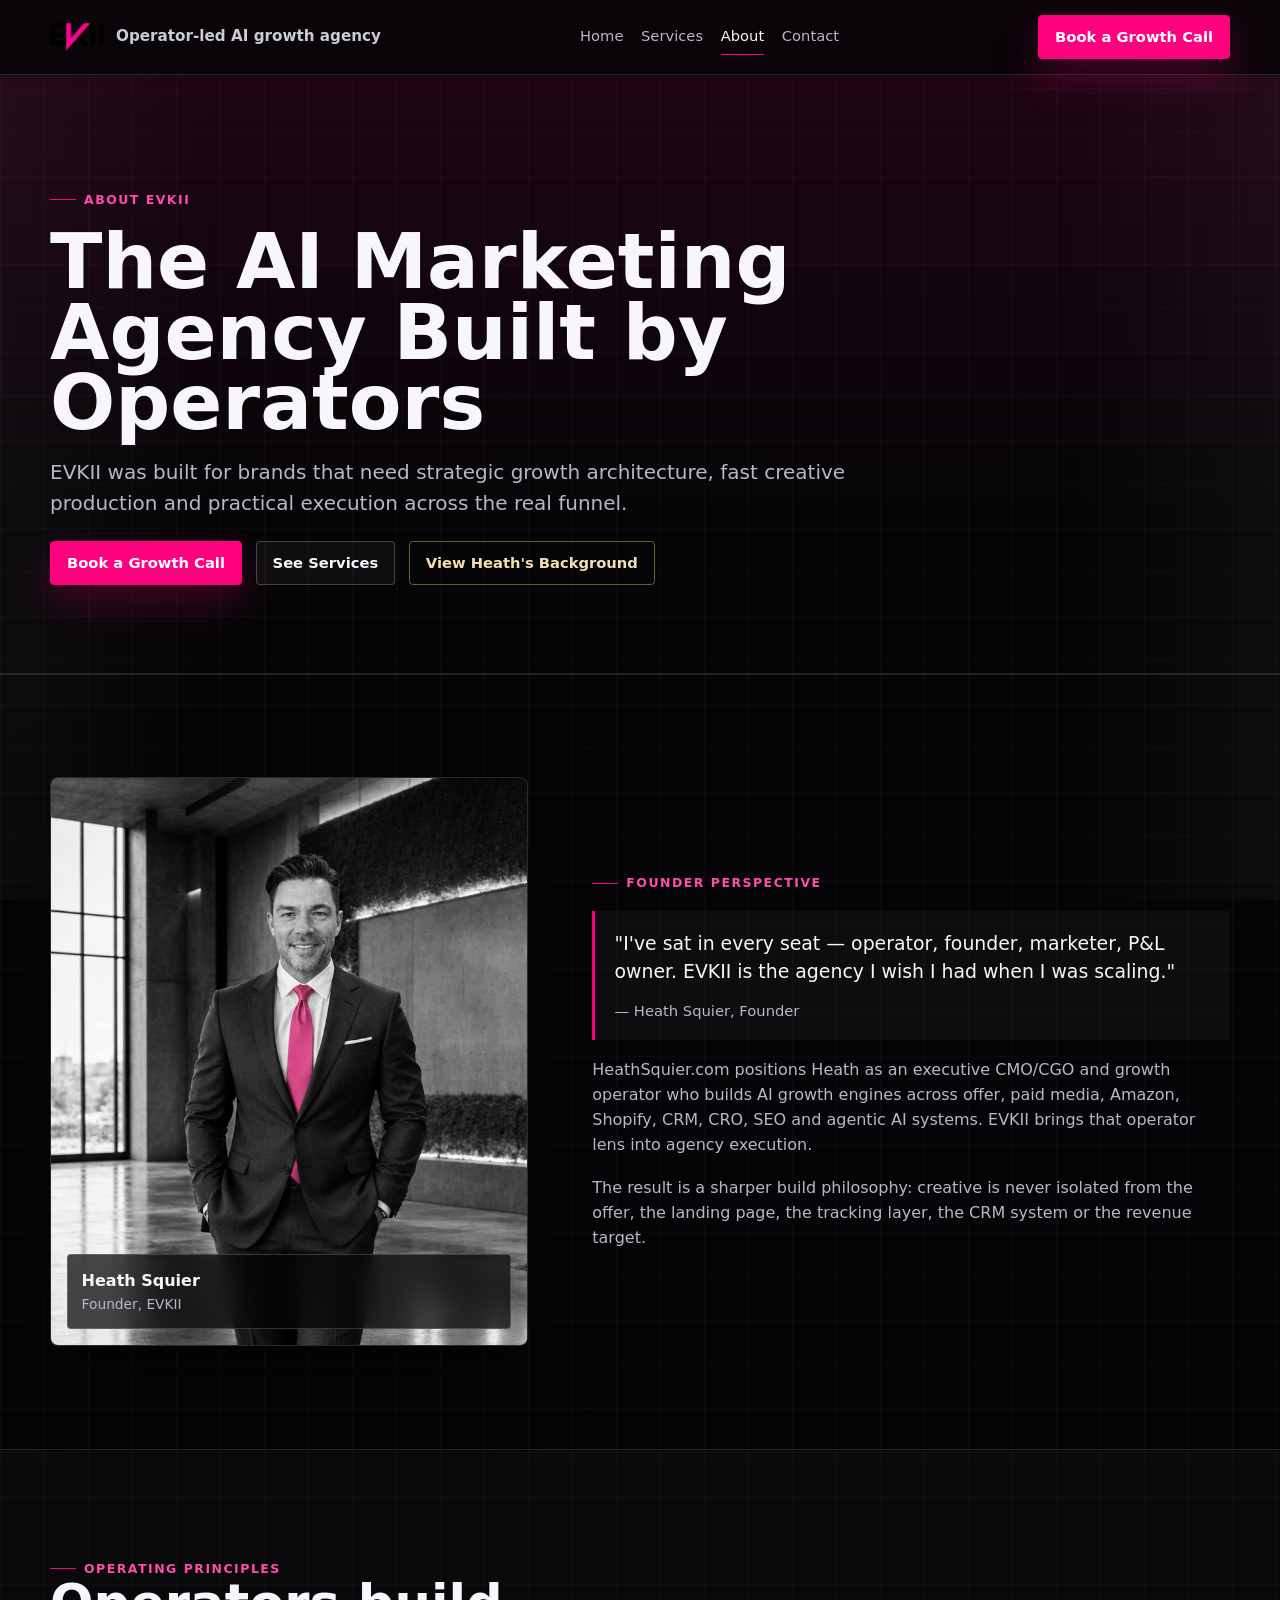
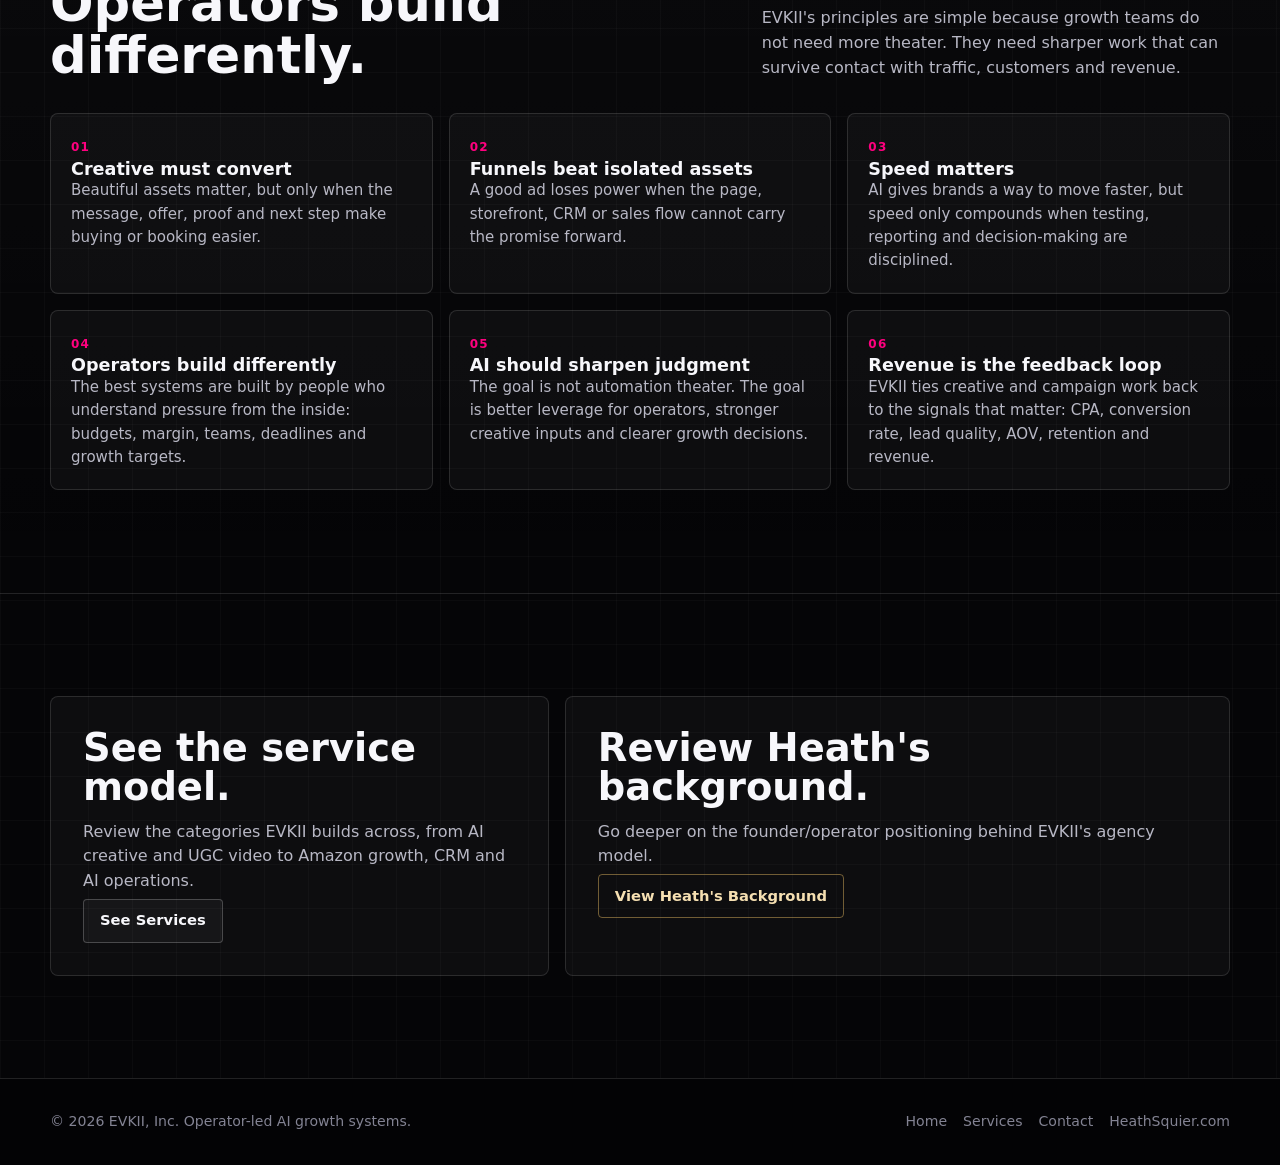
==== about/index.html @ bd175bf2 "Build EVKII GitHub Pages site" ====
<!doctype html>
<html lang="en">
  <head>
    <meta charset="utf-8">
    <meta name="viewport" content="width=device-width, initial-scale=1">
    <title>About EVKII | Operator-Led AI Marketing Agency</title>
    <meta name="description" content="EVKII is an operator-led AI marketing agency helping DTC and eCommerce brands turn creative, websites, funnels, CRM, and automation into growth systems.">
    <link rel="canonical" href="https://www.evkii.com/about/">
    <meta property="og:type" content="website">
    <meta property="og:title" content="About EVKII | Operator-Led AI Marketing Agency">
    <meta property="og:description" content="EVKII is an operator-led AI marketing agency helping DTC and eCommerce brands turn creative, websites, funnels, CRM, and automation into growth systems.">
    <meta property="og:url" content="https://www.evkii.com/about/">
    <meta property="og:image" content="https://www.evkii.com/assets/heath-squier-founder.png">
    <meta name="twitter:card" content="summary_large_image">
    <link rel="icon" href="/assets/evkii-icon.png" type="image/png">
    <link rel="stylesheet" href="/assets/site.css">
    <script type="application/ld+json">
      {
        "@context": "https://schema.org",
        "@graph": [
          {
            "@type": "Organization",
            "@id": "https://www.evkii.com/#organization",
            "name": "EVKII",
            "url": "https://www.evkii.com/",
            "logo": "https://www.evkii.com/assets/evkii-logo.png",
            "founder": { "@id": "https://www.evkii.com/#heath-squier" }
          },
          {
            "@type": "Person",
            "@id": "https://www.evkii.com/#heath-squier",
            "name": "Heath Squier",
            "url": "https://heathsquier.com/",
            "image": "https://www.evkii.com/assets/heath-squier-founder.png",
            "jobTitle": "Founder, CMO/CGO and Growth Operator",
            "worksFor": { "@id": "https://www.evkii.com/#organization" },
            "knowsAbout": ["Paid media", "Shopify", "Amazon", "CRM", "CRO", "SEO", "AI-enabled marketing systems", "Lead generation"]
          }
        ]
      }
    </script>
  </head>
  <body>
    <a class="skip-link" href="#main">Skip to content</a>
    <header class="site-header">
      <nav class="nav" aria-label="Main navigation">
        <a class="brand" href="/" aria-label="EVKII home">
          <img src="/assets/evkii-icon.png" alt="EVKII">
          <span>Operator-led AI growth agency</span>
        </a>
        <button class="menu-toggle" type="button" data-menu-toggle aria-expanded="false" aria-controls="nav-links" aria-label="Open menu">
          <span></span><span></span><span></span>
        </button>
        <div class="nav-links" id="nav-links" data-nav-links>
          <a href="/">Home</a>
          <a href="/services/">Services</a>
          <a href="/about/" aria-current="page">About</a>
          <a href="/contact/">Contact</a>
        </div>
        <div class="nav-actions">
          <a class="button primary" href="/contact/">Book a Growth Call</a>
        </div>
      </nav>
    </header>

    <main id="main">
      <section class="page-hero">
        <div class="page-hero-inner">
          <span class="eyebrow">About EVKII</span>
          <h1>The AI Marketing Agency Built by Operators</h1>
          <p class="lead">EVKII was built for brands that need strategic growth architecture, fast creative production and practical execution across the real funnel.</p>
          <div class="cta-row">
            <a class="button primary" href="/contact/">Book a Growth Call</a>
            <a class="button secondary" href="/services/">See Services</a>
            <a class="button tertiary" href="https://heathsquier.com/">View Heath's Background</a>
          </div>
        </div>
      </section>

      <section class="section">
        <div class="section-inner split">
          <div class="founder-media">
            <img src="/assets/heath-squier-founder.png" alt="Heath Squier, founder of EVKII">
            <div class="media-caption">
              <strong>Heath Squier</strong>
              <span>Founder, EVKII</span>
            </div>
          </div>
          <div class="split-copy">
            <span class="eyebrow">Founder perspective</span>
            <blockquote class="quote">
              "I've sat in every seat &mdash; operator, founder, marketer, P&amp;L owner. EVKII is the agency I wish I had when I was scaling."
              <cite>&mdash; Heath Squier, Founder</cite>
            </blockquote>
            <p>HeathSquier.com positions Heath as an executive CMO/CGO and growth operator who builds AI growth engines across offer, paid media, Amazon, Shopify, CRM, CRO, SEO and agentic AI systems. EVKII brings that operator lens into agency execution.</p>
            <p>The result is a sharper build philosophy: creative is never isolated from the offer, the landing page, the tracking layer, the CRM system or the revenue target.</p>
          </div>
        </div>
      </section>

      <section class="section alt">
        <div class="section-inner">
          <div class="section-head">
            <div>
              <span class="eyebrow">Operating principles</span>
              <h2>Operators build differently.</h2>
            </div>
            <p>EVKII's principles are simple because growth teams do not need more theater. They need sharper work that can survive contact with traffic, customers and revenue.</p>
          </div>
          <div class="principles-grid">
            <article class="principle-card">
              <span class="index">01</span>
              <h3>Creative must convert</h3>
              <p>Beautiful assets matter, but only when the message, offer, proof and next step make buying or booking easier.</p>
            </article>
            <article class="principle-card">
              <span class="index">02</span>
              <h3>Funnels beat isolated assets</h3>
              <p>A good ad loses power when the page, storefront, CRM or sales flow cannot carry the promise forward.</p>
            </article>
            <article class="principle-card">
              <span class="index">03</span>
              <h3>Speed matters</h3>
              <p>AI gives brands a way to move faster, but speed only compounds when testing, reporting and decision-making are disciplined.</p>
            </article>
            <article class="principle-card">
              <span class="index">04</span>
              <h3>Operators build differently</h3>
              <p>The best systems are built by people who understand pressure from the inside: budgets, margin, teams, deadlines and growth targets.</p>
            </article>
            <article class="principle-card">
              <span class="index">05</span>
              <h3>AI should sharpen judgment</h3>
              <p>The goal is not automation theater. The goal is better leverage for operators, stronger creative inputs and clearer growth decisions.</p>
            </article>
            <article class="principle-card">
              <span class="index">06</span>
              <h3>Revenue is the feedback loop</h3>
              <p>EVKII ties creative and campaign work back to the signals that matter: CPA, conversion rate, lead quality, AOV, retention and revenue.</p>
            </article>
          </div>
        </div>
      </section>

      <section class="section">
        <div class="section-inner contact-layout">
          <div class="contact-panel">
            <h2>See the service model.</h2>
            <p>Review the categories EVKII builds across, from AI creative and UGC video to Amazon growth, CRM and AI operations.</p>
            <div class="cta-row">
              <a class="button secondary" href="/services/">See Services</a>
            </div>
          </div>
          <div class="contact-panel">
            <h2>Review Heath's background.</h2>
            <p>Go deeper on the founder/operator positioning behind EVKII's agency model.</p>
            <div class="cta-row">
              <a class="button tertiary" href="https://heathsquier.com/">View Heath's Background</a>
            </div>
          </div>
        </div>
      </section>
    </main>

    <footer class="site-footer">
      <div class="footer-inner">
        <p>&copy; <span data-year></span> EVKII, Inc. Operator-led AI growth systems.</p>
        <div class="footer-links">
          <a href="/">Home</a>
          <a href="/services/">Services</a>
          <a href="/contact/">Contact</a>
          <a href="https://heathsquier.com/">HeathSquier.com</a>
        </div>
      </div>
    </footer>
    <script src="/assets/site.js"></script>
  </body>
</html>
---- assets/site.css ----
:root {
  color-scheme: dark;
  --bg: #050507;
  --bg-2: #0b0b10;
  --panel: #111119;
  --panel-2: #171720;
  --line: rgba(255, 255, 255, 0.12);
  --line-strong: rgba(255, 255, 255, 0.22);
  --text: #f7f7fb;
  --muted: #b8b8c5;
  --soft: #838393;
  --pink: #ff007f;
  --pink-2: #ff4cad;
  --steel: #c8ccd4;
  --gold: #d5ad5d;
  --success: #3ddc97;
  --shadow: 0 24px 80px rgba(0, 0, 0, 0.42);
  --max: 1180px;
  --radius: 8px;
}

* {
  box-sizing: border-box;
}

html {
  scroll-behavior: smooth;
}

body {
  margin: 0;
  background:
    linear-gradient(rgba(255, 255, 255, 0.025) 1px, transparent 1px),
    linear-gradient(90deg, rgba(255, 255, 255, 0.025) 1px, transparent 1px),
    linear-gradient(180deg, rgba(255, 0, 127, 0.12), transparent 32rem),
    var(--bg);
  background-size: 44px 44px, 44px 44px, auto, auto;
  color: var(--text);
  font-family: Inter, ui-sans-serif, system-ui, -apple-system, BlinkMacSystemFont, "Segoe UI", sans-serif;
  line-height: 1.55;
}

body::before {
  content: "";
  position: fixed;
  inset: 0;
  pointer-events: none;
  background: linear-gradient(90deg, rgba(255, 255, 255, 0.03), transparent 18%, transparent 82%, rgba(255, 255, 255, 0.03));
  z-index: -1;
}

img {
  display: block;
  max-width: 100%;
}

a {
  color: inherit;
  text-decoration: none;
}

p {
  margin: 0;
}

.skip-link {
  position: absolute;
  left: 1rem;
  top: -5rem;
  z-index: 100;
  background: var(--text);
  color: #050507;
  padding: 0.7rem 1rem;
  border-radius: 4px;
}

.skip-link:focus {
  top: 1rem;
}

.site-header {
  position: sticky;
  top: 0;
  z-index: 20;
  border-bottom: 1px solid var(--line);
  background: rgba(5, 5, 7, 0.82);
  backdrop-filter: blur(18px);
}

.nav {
  width: min(100% - 2rem, var(--max));
  min-height: 74px;
  margin: 0 auto;
  display: flex;
  align-items: center;
  justify-content: space-between;
  gap: 1rem;
}

.brand {
  display: inline-flex;
  align-items: center;
  gap: 0.75rem;
  font-weight: 800;
  letter-spacing: 0;
}

.brand img {
  width: 54px;
  height: auto;
}

.brand span {
  font-size: 0.95rem;
  color: var(--steel);
}

.nav-links {
  display: flex;
  align-items: center;
  gap: 1.1rem;
  color: var(--muted);
  font-size: 0.92rem;
}

.nav-links a {
  padding: 0.35rem 0;
  border-bottom: 1px solid transparent;
}

.nav-links a:hover,
.nav-links a[aria-current="page"] {
  color: var(--text);
  border-bottom-color: var(--pink);
}

.nav-actions {
  display: flex;
  align-items: center;
  gap: 0.75rem;
}

.menu-toggle {
  display: none;
  width: 42px;
  height: 42px;
  border: 1px solid var(--line);
  border-radius: 4px;
  background: transparent;
  color: var(--text);
  cursor: pointer;
}

.menu-toggle span {
  display: block;
  width: 18px;
  height: 2px;
  margin: 4px auto;
  background: currentColor;
}

.button {
  display: inline-flex;
  min-height: 44px;
  align-items: center;
  justify-content: center;
  gap: 0.55rem;
  border: 1px solid var(--line-strong);
  border-radius: 4px;
  padding: 0.75rem 1rem;
  color: var(--text);
  font-weight: 800;
  font-size: 0.92rem;
  line-height: 1;
  transition: transform 180ms ease, border-color 180ms ease, background 180ms ease;
}

.button:hover {
  transform: translateY(-1px);
  border-color: rgba(255, 255, 255, 0.42);
}

.button.primary {
  border-color: var(--pink);
  background: var(--pink);
  color: #fff;
  box-shadow: 0 16px 42px rgba(255, 0, 127, 0.26);
}

.button.secondary {
  background: rgba(255, 255, 255, 0.04);
}

.button.tertiary {
  border-color: rgba(213, 173, 93, 0.5);
  color: #f5dfb1;
}

.eyebrow {
  display: inline-flex;
  align-items: center;
  gap: 0.5rem;
  color: var(--pink-2);
  font-size: 0.78rem;
  font-weight: 900;
  letter-spacing: 0.12em;
  text-transform: uppercase;
}

.eyebrow::before {
  content: "";
  width: 26px;
  height: 1px;
  background: var(--pink);
}

.hero {
  width: min(100% - 2rem, var(--max));
  min-height: calc(100vh - 74px);
  margin: 0 auto;
  display: grid;
  grid-template-columns: minmax(0, 1.04fr) minmax(320px, 0.76fr);
  align-items: center;
  gap: clamp(2rem, 6vw, 5rem);
  padding: 4.5rem 0 3rem;
}

.hero-copy {
  display: grid;
  gap: 1.4rem;
}

.hero h1,
.page-hero h1 {
  margin: 0;
  max-width: 930px;
  font-size: clamp(3rem, 7vw, 6.7rem);
  line-height: 0.92;
  letter-spacing: 0;
}

.page-hero h1 {
  font-size: clamp(2.8rem, 6vw, 5.7rem);
}

.text-gradient {
  color: var(--pink);
}

.lead {
  max-width: 760px;
  color: var(--muted);
  font-size: clamp(1.05rem, 2vw, 1.25rem);
}

.cta-row {
  display: flex;
  flex-wrap: wrap;
  gap: 0.85rem;
  margin-top: 0.3rem;
}

.signal-row {
  display: grid;
  grid-template-columns: repeat(3, minmax(0, 1fr));
  gap: 0.8rem;
  margin-top: 1.2rem;
  max-width: 780px;
}

.signal {
  border: 1px solid var(--line);
  border-radius: var(--radius);
  background: rgba(255, 255, 255, 0.035);
  padding: 1rem;
}

.signal strong {
  display: block;
  color: var(--text);
  font-size: 0.92rem;
}

.signal span {
  display: block;
  margin-top: 0.35rem;
  color: var(--soft);
  font-size: 0.82rem;
}

.hero-visual {
  position: relative;
  align-self: stretch;
  min-height: 580px;
  display: grid;
  place-items: center;
}

.hero-logo-panel {
  position: absolute;
  inset: 4% 2% auto auto;
  width: min(88%, 520px);
  border: 1px solid var(--line);
  border-radius: var(--radius);
  background: linear-gradient(145deg, rgba(255, 255, 255, 0.08), rgba(255, 255, 255, 0.015));
  box-shadow: var(--shadow);
  padding: 2.5rem 2rem;
}

.hero-logo-panel img {
  width: 100%;
  filter: drop-shadow(0 20px 38px rgba(255, 0, 127, 0.16));
}

.system-map {
  position: absolute;
  left: 0;
  bottom: 8%;
  width: min(92%, 460px);
  border: 1px solid rgba(255, 0, 127, 0.32);
  border-radius: var(--radius);
  background: rgba(5, 5, 7, 0.88);
  box-shadow: var(--shadow);
  padding: 1rem;
}

.system-map h2 {
  margin: 0 0 0.8rem;
  font-size: 0.8rem;
  color: var(--pink-2);
  text-transform: uppercase;
  letter-spacing: 0.12em;
}

.flow {
  display: grid;
  gap: 0.55rem;
}

.flow span {
  display: flex;
  align-items: center;
  justify-content: space-between;
  min-height: 42px;
  border: 1px solid var(--line);
  border-radius: 4px;
  padding: 0.55rem 0.7rem;
  color: var(--muted);
  font-size: 0.88rem;
}

.flow span::after {
  content: ">";
  color: var(--pink);
  font-weight: 900;
}

.section {
  border-top: 1px solid var(--line);
  padding: clamp(4rem, 8vw, 7rem) 0;
}

.section.alt {
  background: linear-gradient(180deg, rgba(255, 255, 255, 0.025), rgba(255, 255, 255, 0));
}

.section-inner,
.page-hero-inner {
  width: min(100% - 2rem, var(--max));
  margin: 0 auto;
}

.section-head {
  display: grid;
  grid-template-columns: minmax(0, 0.9fr) minmax(280px, 0.62fr);
  gap: 2rem;
  align-items: end;
  margin-bottom: 2rem;
}

.section-head h2,
.split-copy h2,
.contact-panel h2 {
  margin: 0;
  font-size: clamp(2rem, 4vw, 4rem);
  line-height: 1;
  letter-spacing: 0;
}

.section-head p,
.split-copy p {
  color: var(--muted);
}

.service-grid,
.category-grid,
.principles-grid {
  display: grid;
  grid-template-columns: repeat(3, minmax(0, 1fr));
  gap: 1rem;
}

.service-card,
.category-card,
.principle-card,
.metric-card {
  border: 1px solid var(--line);
  border-radius: var(--radius);
  background: rgba(255, 255, 255, 0.035);
  padding: 1.25rem;
}

.service-card {
  min-height: 250px;
  display: grid;
  grid-template-rows: auto auto 1fr auto;
  gap: 0.75rem;
}

.index {
  color: var(--pink);
  font-size: 0.75rem;
  font-weight: 900;
  letter-spacing: 0.1em;
  text-transform: uppercase;
}

.service-card h3,
.category-card h2,
.category-card h3,
.principle-card h3,
.metric-card h3 {
  margin: 0;
  font-size: 1.1rem;
  line-height: 1.18;
}

.service-card p,
.category-card p,
.principle-card p,
.metric-card p {
  color: var(--muted);
  font-size: 0.94rem;
}

.category-card h2 {
  font-size: clamp(1.35rem, 2.2vw, 2rem);
}

.tag-list {
  display: flex;
  flex-wrap: wrap;
  gap: 0.45rem;
  align-self: end;
}

.tag-list span {
  border: 1px solid var(--line);
  border-radius: 999px;
  padding: 0.3rem 0.5rem;
  color: var(--soft);
  font-size: 0.75rem;
}

.split {
  display: grid;
  grid-template-columns: minmax(0, 0.75fr) minmax(0, 1fr);
  gap: clamp(2rem, 6vw, 4rem);
  align-items: center;
}

.founder-media {
  position: relative;
  border: 1px solid var(--line);
  border-radius: var(--radius);
  overflow: hidden;
  background: #0b0b0f;
  box-shadow: var(--shadow);
}

.founder-media img {
  width: 100%;
  aspect-ratio: 0.84;
  object-fit: cover;
}

.media-caption {
  position: absolute;
  left: 1rem;
  right: 1rem;
  bottom: 1rem;
  border: 1px solid rgba(255, 255, 255, 0.18);
  border-radius: 4px;
  background: rgba(5, 5, 7, 0.72);
  backdrop-filter: blur(12px);
  padding: 0.85rem;
}

.media-caption strong {
  display: block;
}

.media-caption span {
  display: block;
  color: var(--muted);
  font-size: 0.86rem;
}

.split-copy {
  display: grid;
  gap: 1.15rem;
}

.operator-list {
  display: grid;
  grid-template-columns: repeat(2, minmax(0, 1fr));
  gap: 0.8rem;
  margin-top: 0.4rem;
}

.operator-list span {
  border-left: 2px solid var(--pink);
  background: rgba(255, 255, 255, 0.035);
  padding: 0.75rem 0.9rem;
  color: var(--steel);
  font-weight: 800;
  font-size: 0.92rem;
}

.quote {
  margin: 0;
  border-left: 3px solid var(--pink);
  background: rgba(255, 255, 255, 0.035);
  padding: 1.2rem;
  color: var(--text);
  font-size: 1.18rem;
  line-height: 1.45;
}

.quote cite {
  display: block;
  margin-top: 0.9rem;
  color: var(--muted);
  font-size: 0.92rem;
  font-style: normal;
}

.process {
  display: grid;
  grid-template-columns: repeat(4, minmax(0, 1fr));
  gap: 1px;
  border: 1px solid var(--line);
  background: var(--line);
}

.process-step {
  background: var(--bg-2);
  padding: 1.25rem;
}

.process-step strong {
  display: block;
  color: var(--pink);
  font-size: 0.75rem;
  letter-spacing: 0.12em;
  text-transform: uppercase;
}

.process-step h3 {
  margin: 0.7rem 0 0.5rem;
  font-size: 1rem;
}

.process-step p {
  color: var(--muted);
  font-size: 0.9rem;
}

.page-hero {
  border-bottom: 1px solid var(--line);
  padding: clamp(4.5rem, 9vw, 7.5rem) 0 clamp(3rem, 7vw, 5.5rem);
}

.page-hero-inner {
  display: grid;
  gap: 1.1rem;
}

.page-hero .lead {
  max-width: 850px;
}

.category-grid {
  grid-template-columns: repeat(2, minmax(0, 1fr));
}

.category-card {
  min-height: 270px;
  display: grid;
  gap: 0.85rem;
}

.category-card ul,
.contact-list {
  margin: 0;
  padding: 0;
  list-style: none;
}

.category-card li,
.contact-list li {
  position: relative;
  padding-left: 1.1rem;
  color: var(--muted);
  font-size: 0.95rem;
}

.category-card li + li,
.contact-list li + li {
  margin-top: 0.45rem;
}

.category-card li::before,
.contact-list li::before {
  content: "";
  position: absolute;
  left: 0;
  top: 0.72em;
  width: 6px;
  height: 6px;
  background: var(--pink);
}

.contact-layout {
  display: grid;
  grid-template-columns: minmax(0, 0.75fr) minmax(0, 1fr);
  gap: 1rem;
}

.contact-panel {
  border: 1px solid var(--line);
  border-radius: var(--radius);
  background: rgba(255, 255, 255, 0.035);
  padding: clamp(1.25rem, 3vw, 2rem);
}

.contact-panel h2 {
  font-size: clamp(1.8rem, 3vw, 3rem);
}

.contact-panel p {
  color: var(--muted);
  margin-top: 0.85rem;
}

.contact-list {
  margin-top: 1.4rem;
}

.contact-methods {
  display: grid;
  gap: 0.8rem;
  margin-top: 1.4rem;
}

.contact-method {
  display: grid;
  gap: 0.25rem;
  border: 1px solid var(--line);
  border-radius: 4px;
  padding: 0.9rem;
}

.contact-method span {
  color: var(--soft);
  font-size: 0.78rem;
  text-transform: uppercase;
  letter-spacing: 0.12em;
}

.contact-method strong {
  color: var(--text);
  font-size: 1rem;
}

.site-footer {
  border-top: 1px solid var(--line);
  background: #030305;
  padding: 2rem 0;
}

.footer-inner {
  width: min(100% - 2rem, var(--max));
  margin: 0 auto;
  display: grid;
  grid-template-columns: 1fr auto;
  gap: 1rem;
  align-items: center;
  color: var(--soft);
  font-size: 0.88rem;
}

.footer-links {
  display: flex;
  flex-wrap: wrap;
  gap: 1rem;
}

.footer-links a:hover {
  color: var(--text);
}

@media (max-width: 960px) {
  .nav {
    min-height: 66px;
  }

  .menu-toggle {
    display: block;
  }

  .nav-links {
    position: absolute;
    left: 1rem;
    right: 1rem;
    top: 74px;
    display: none;
    align-items: stretch;
    flex-direction: column;
    border: 1px solid var(--line);
    border-radius: var(--radius);
    background: rgba(5, 5, 7, 0.96);
    padding: 1rem;
  }

  .nav-links.is-open {
    display: flex;
  }

  .nav-actions .button {
    display: none;
  }

  .hero,
  .section-head,
  .split,
  .contact-layout {
    grid-template-columns: 1fr;
  }

  .hero {
    min-height: auto;
    padding-top: 3.5rem;
  }

  .hero-visual {
    min-height: 520px;
  }

  .service-grid,
  .principles-grid {
    grid-template-columns: repeat(2, minmax(0, 1fr));
  }

  .process {
    grid-template-columns: repeat(2, minmax(0, 1fr));
  }
}

@media (max-width: 680px) {
  body {
    background-size: 34px 34px, 34px 34px, auto, auto;
  }

  .brand span {
    display: none;
  }

  .hero h1,
  .page-hero h1 {
    font-size: clamp(2.65rem, 15vw, 4.5rem);
  }

  .hero-visual {
    min-height: 420px;
  }

  .hero-logo-panel {
    inset: 0 0 auto;
    width: 100%;
  }

  .system-map {
    width: 100%;
    bottom: 0;
  }

  .signal-row,
  .service-grid,
  .category-grid,
  .principles-grid,
  .operator-list,
  .process,
  .footer-inner {
    grid-template-columns: 1fr;
  }

  .cta-row .button {
    width: 100%;
  }

  .section {
    padding: 3.4rem 0;
  }
}
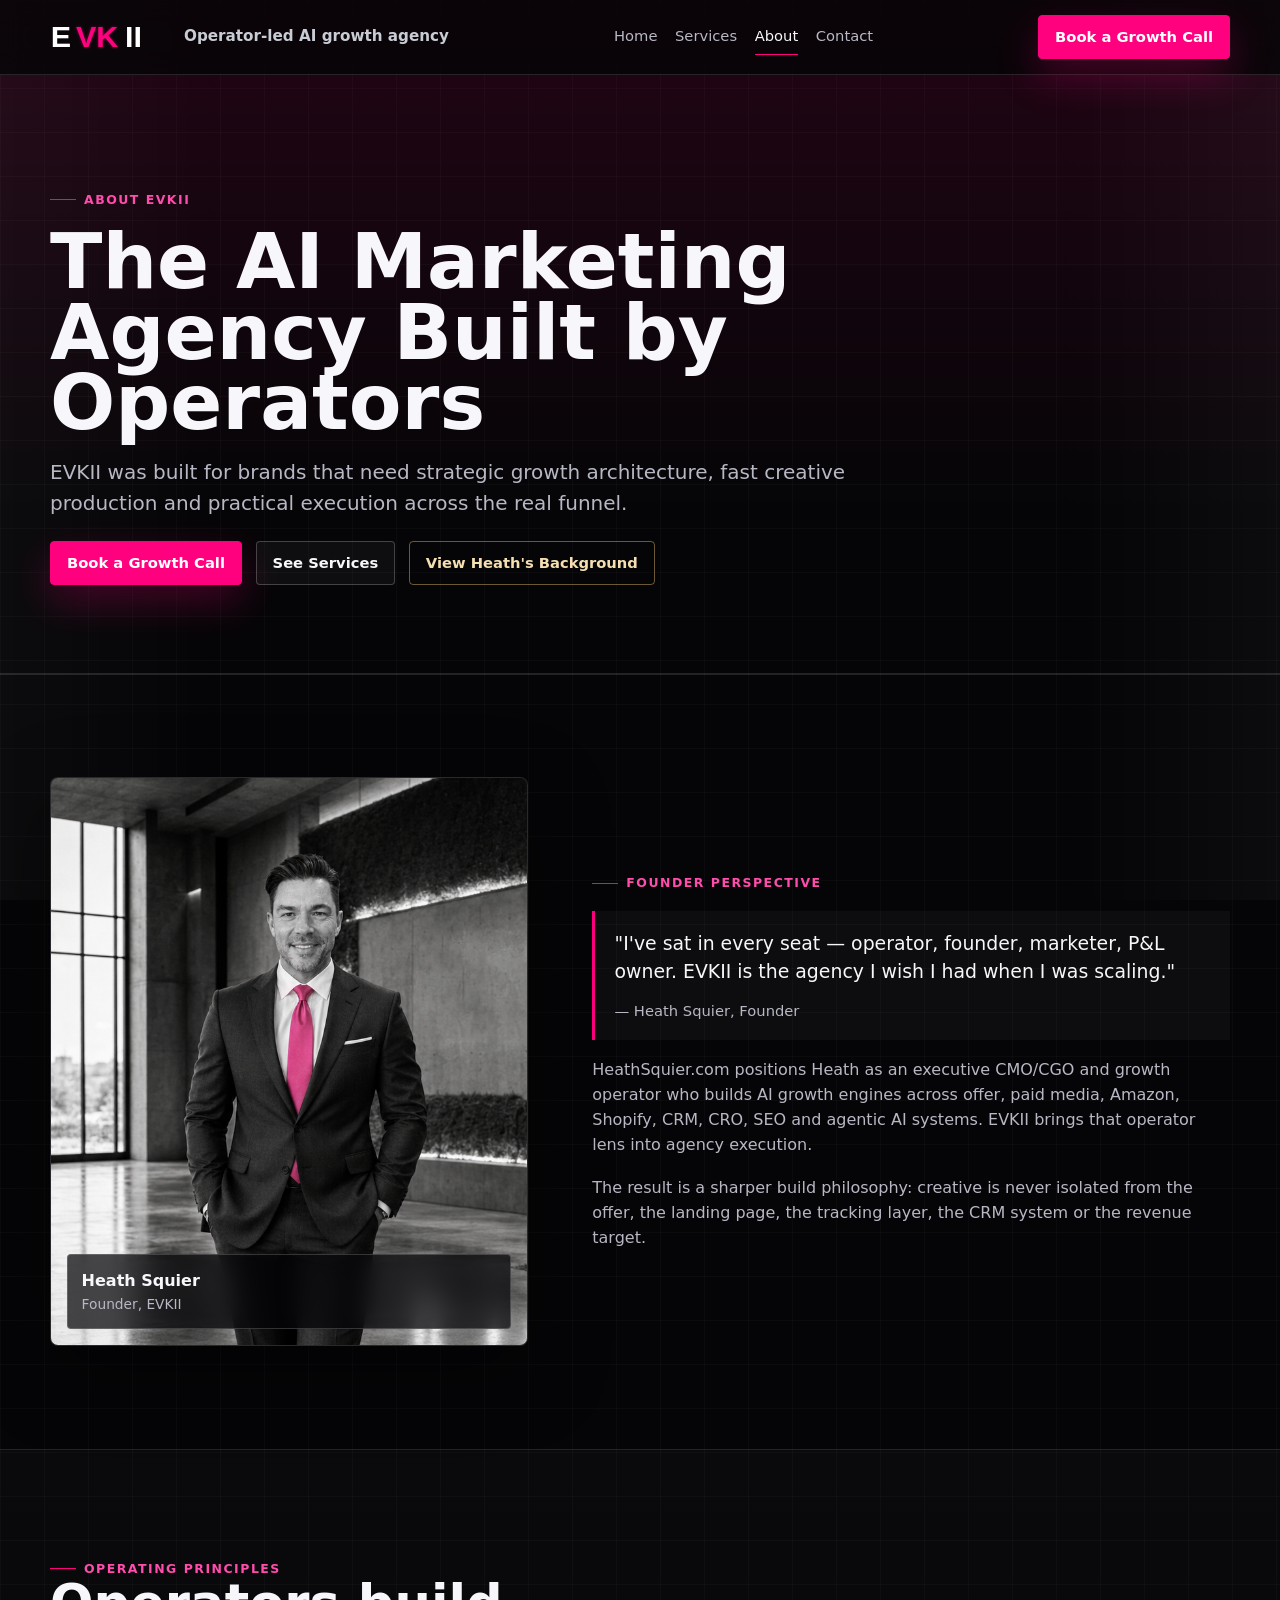
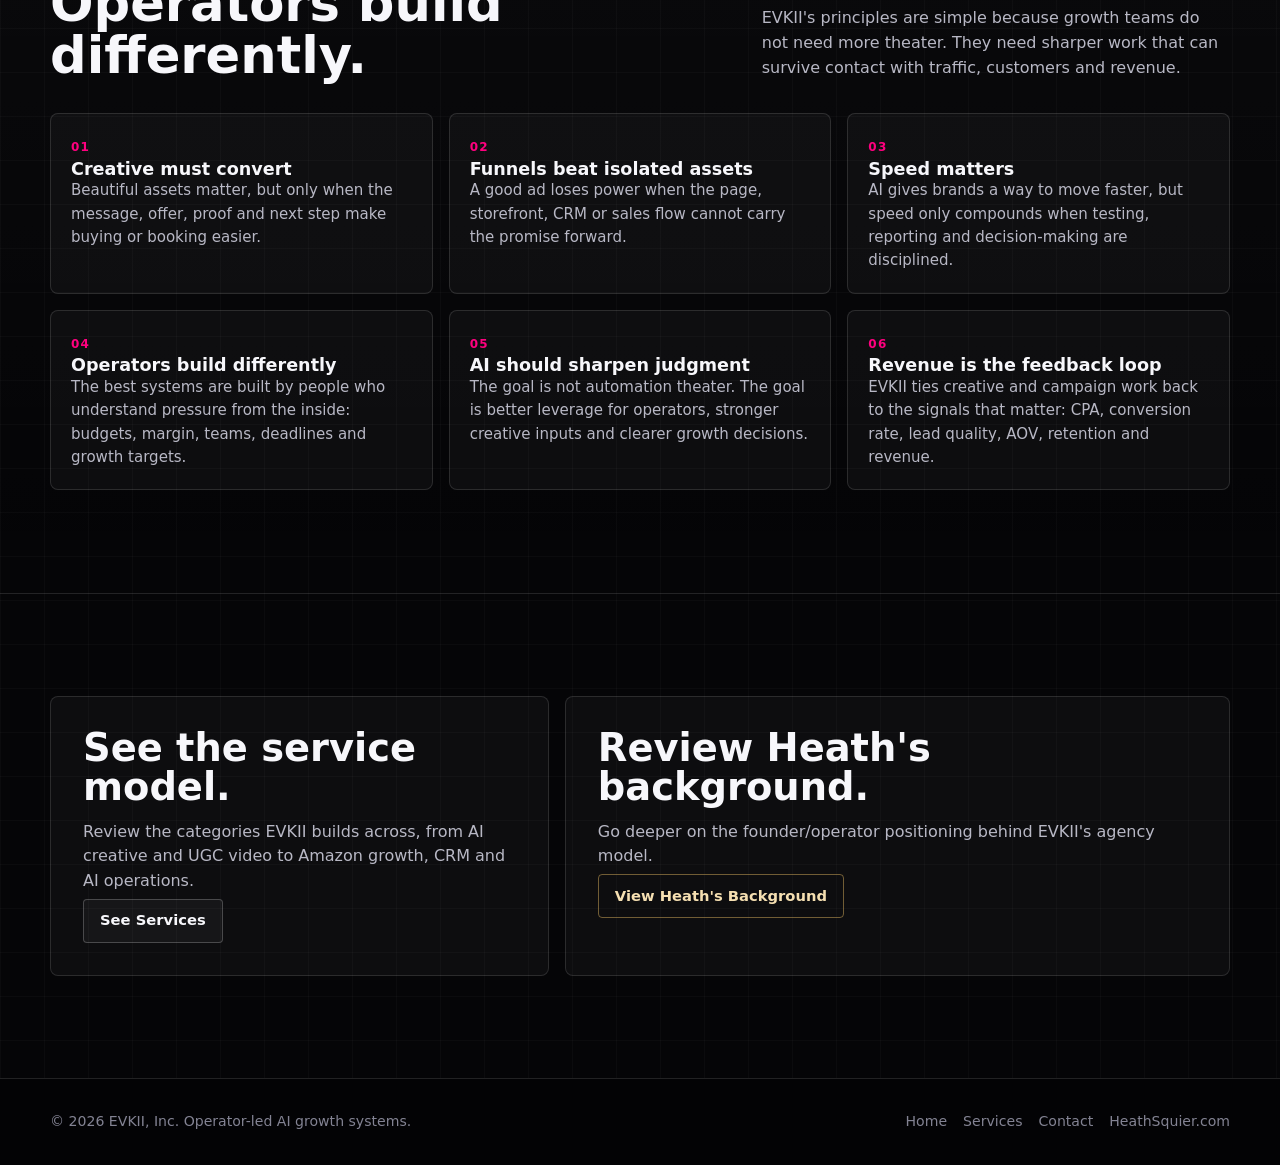
==== commit 42ddfdb3: "Improve top nav logo contrast" ====
--- a/about/index.html
+++ b/about/index.html
@@ -5,12 +5,12 @@
     <meta name="viewport" content="width=device-width, initial-scale=1">
     <title>About EVKII | Operator-Led AI Marketing Agency</title>
     <meta name="description" content="EVKII is an operator-led AI marketing agency helping DTC and eCommerce brands turn creative, websites, funnels, CRM, and automation into growth systems.">
-    <link rel="canonical" href="https://www.evkii.com/about/">
+    <link rel="canonical" href="https://evkiinc.github.io/about/">
     <meta property="og:type" content="website">
     <meta property="og:title" content="About EVKII | Operator-Led AI Marketing Agency">
     <meta property="og:description" content="EVKII is an operator-led AI marketing agency helping DTC and eCommerce brands turn creative, websites, funnels, CRM, and automation into growth systems.">
-    <meta property="og:url" content="https://www.evkii.com/about/">
-    <meta property="og:image" content="https://www.evkii.com/assets/heath-squier-founder.png">
+    <meta property="og:url" content="https://evkiinc.github.io/about/">
+    <meta property="og:image" content="https://evkiinc.github.io/assets/heath-squier-founder.png">
     <meta name="twitter:card" content="summary_large_image">
     <link rel="icon" href="/assets/evkii-icon.png" type="image/png">
     <link rel="stylesheet" href="/assets/site.css">
@@ -20,20 +20,20 @@
         "@graph": [
           {
             "@type": "Organization",
-            "@id": "https://www.evkii.com/#organization",
+            "@id": "https://evkiinc.github.io/#organization",
             "name": "EVKII",
-            "url": "https://www.evkii.com/",
-            "logo": "https://www.evkii.com/assets/evkii-logo.png",
-            "founder": { "@id": "https://www.evkii.com/#heath-squier" }
+            "url": "https://evkiinc.github.io/",
+            "logo": "https://evkiinc.github.io/assets/evkii-logo.png",
+            "founder": { "@id": "https://evkiinc.github.io/#heath-squier" }
           },
           {
             "@type": "Person",
-            "@id": "https://www.evkii.com/#heath-squier",
+            "@id": "https://evkiinc.github.io/#heath-squier",
             "name": "Heath Squier",
             "url": "https://heathsquier.com/",
-            "image": "https://www.evkii.com/assets/heath-squier-founder.png",
+            "image": "https://evkiinc.github.io/assets/heath-squier-founder.png",
             "jobTitle": "Founder, CMO/CGO and Growth Operator",
-            "worksFor": { "@id": "https://www.evkii.com/#organization" },
+            "worksFor": { "@id": "https://evkiinc.github.io/#organization" },
             "knowsAbout": ["Paid media", "Shopify", "Amazon", "CRM", "CRO", "SEO", "AI-enabled marketing systems", "Lead generation"]
           }
         ]
@@ -45,7 +45,7 @@
     <header class="site-header">
       <nav class="nav" aria-label="Main navigation">
         <a class="brand" href="/" aria-label="EVKII home">
-          <img src="/assets/evkii-icon.png" alt="EVKII">
+          <img src="/assets/evkii-nav-logo.svg" alt="EVKII">
           <span>Operator-led AI growth agency</span>
         </a>
         <button class="menu-toggle" type="button" data-menu-toggle aria-expanded="false" aria-controls="nav-links" aria-label="Open menu">
--- a/assets/site.css
+++ b/assets/site.css
@@ -106,8 +106,11 @@
 }
 
 .brand img {
-  width: 54px;
+  display: block;
+  width: 122px;
+  max-height: 42px;
   height: auto;
+  object-fit: contain;
 }
 
 .brand span {
@@ -776,6 +779,11 @@
     display: none;
   }
 
+  .brand img {
+    width: 104px;
+    max-height: 36px;
+  }
+
   .hero h1,
   .page-hero h1 {
     font-size: clamp(2.65rem, 15vw, 4.5rem);
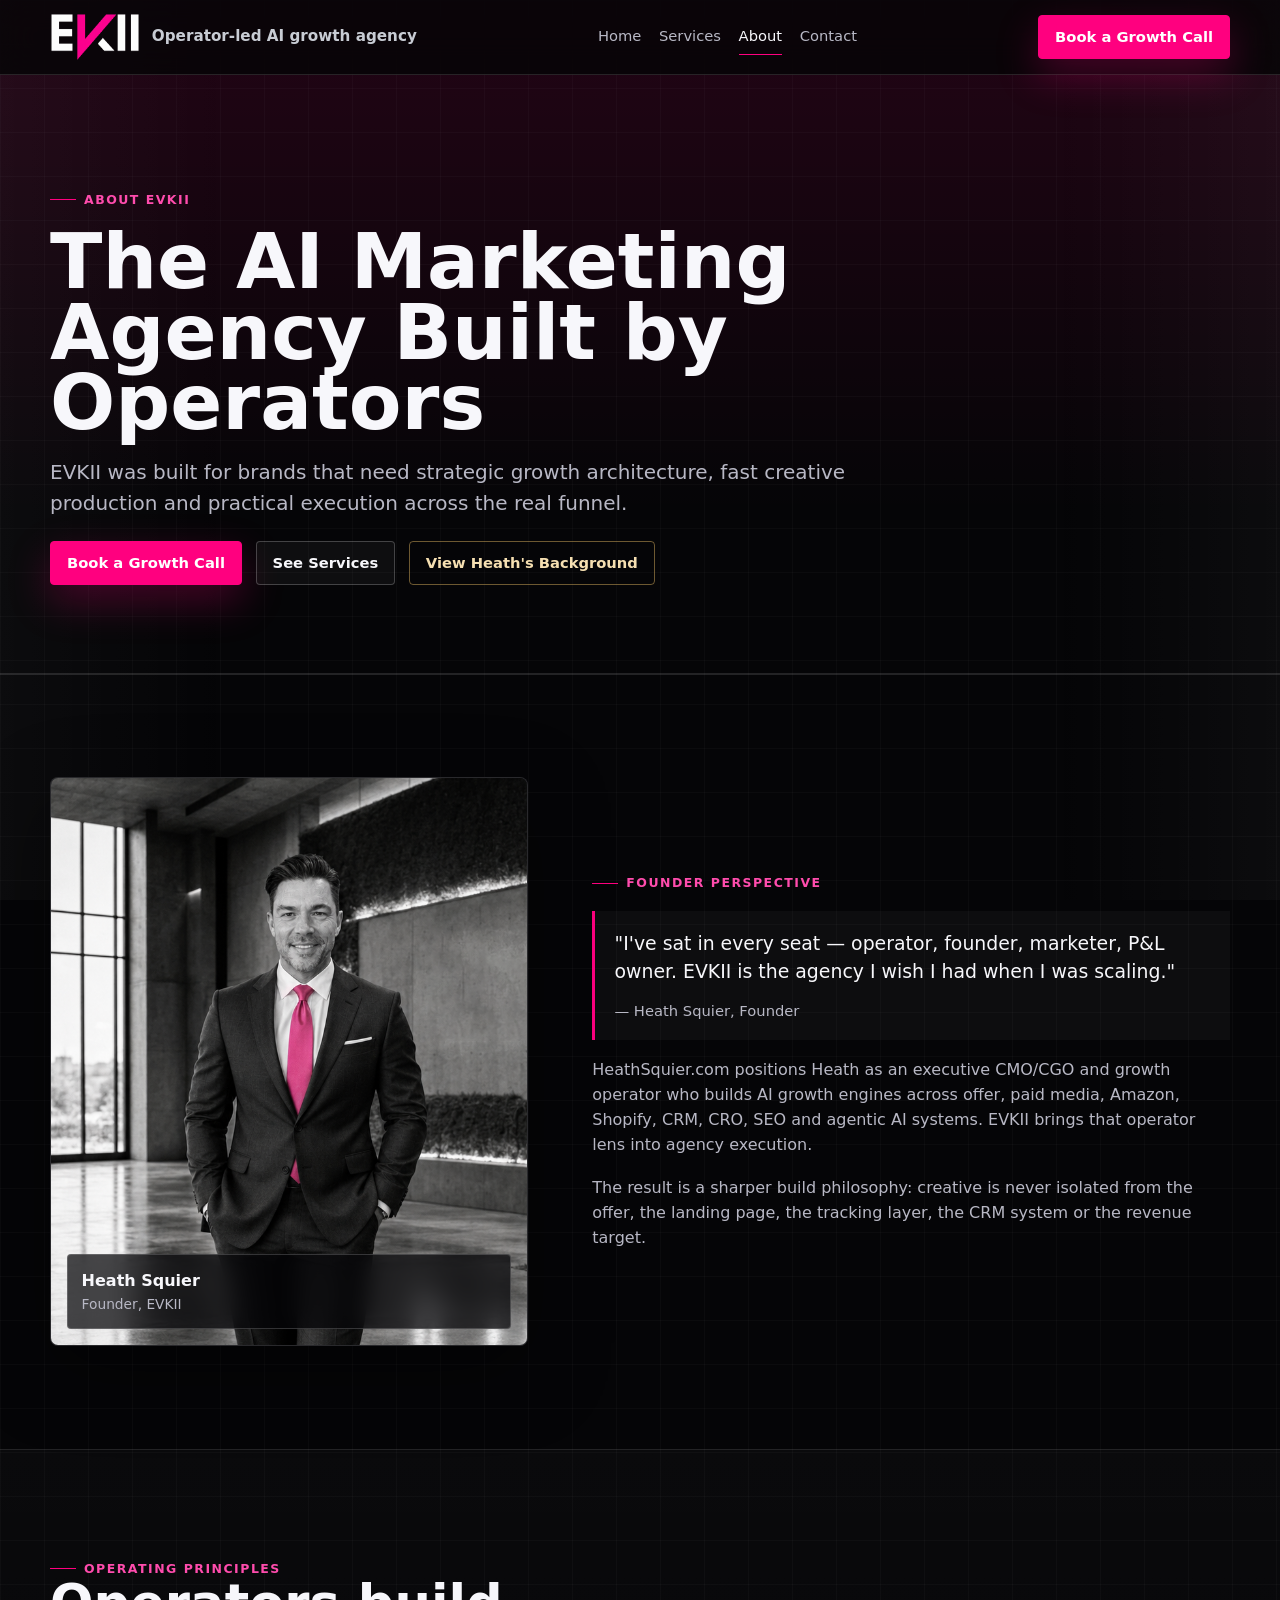
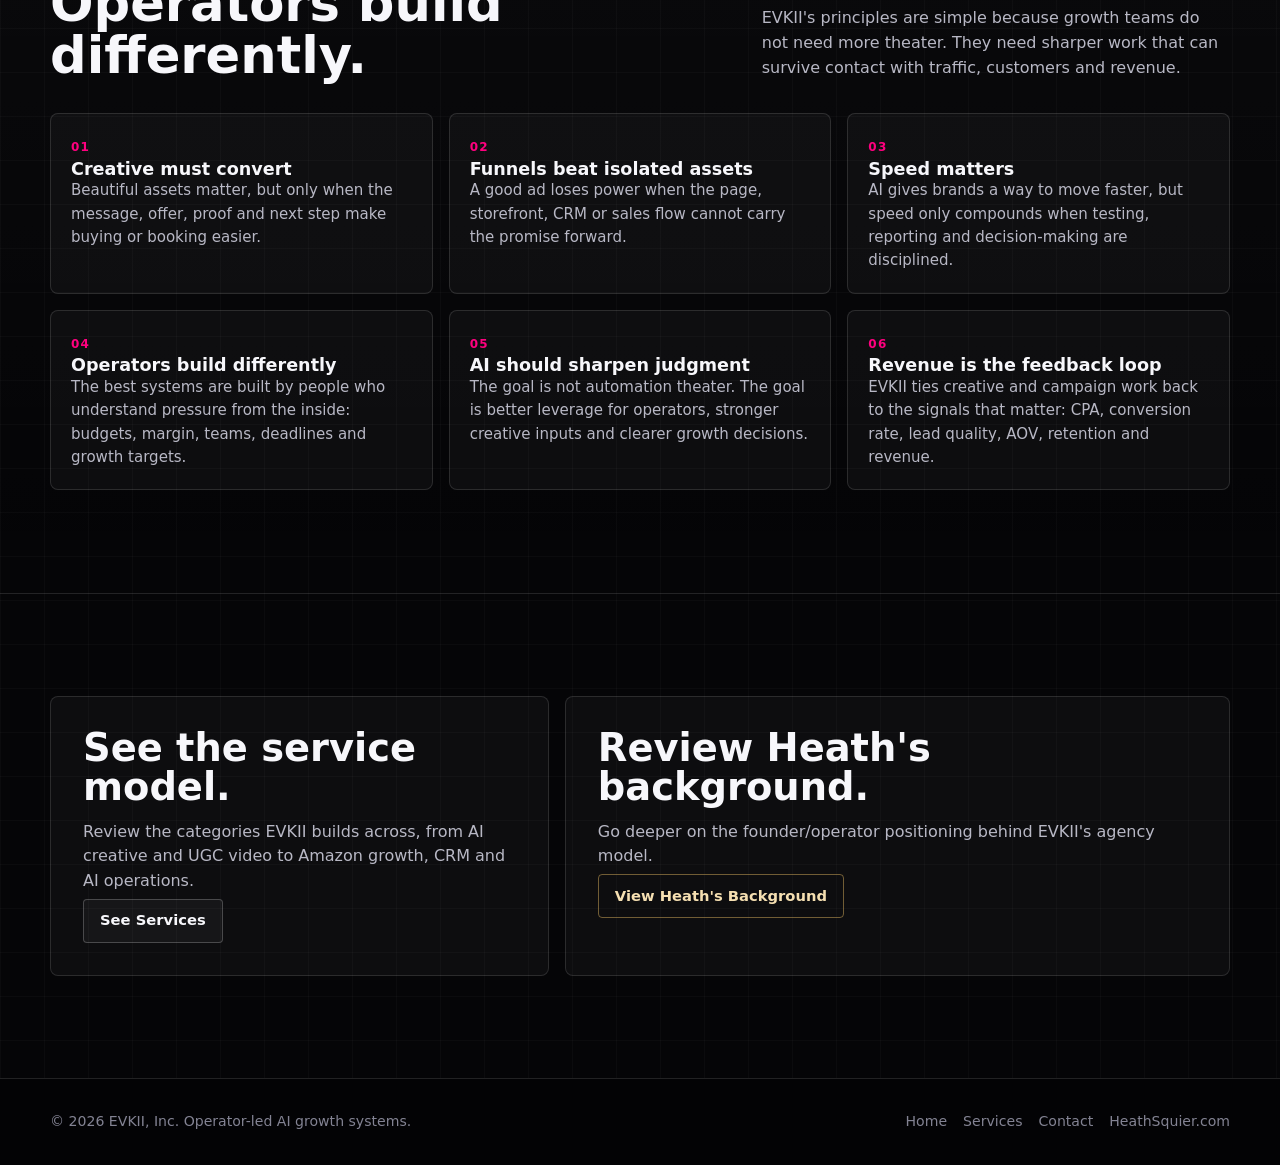
==== commit 61fceffe: "Use provided EVKII logo artwork" ====
--- a/about/index.html
+++ b/about/index.html
@@ -45,7 +45,7 @@
     <header class="site-header">
       <nav class="nav" aria-label="Main navigation">
         <a class="brand" href="/" aria-label="EVKII home">
-          <img src="/assets/evkii-nav-logo.svg" alt="EVKII">
+          <img src="/assets/evkii-logo.png?v=provided-logo" alt="EVKII">
           <span>Operator-led AI growth agency</span>
         </a>
         <button class="menu-toggle" type="button" data-menu-toggle aria-expanded="false" aria-controls="nav-links" aria-label="Open menu">
--- a/assets/site.css
+++ b/assets/site.css
@@ -107,9 +107,9 @@
 
 .brand img {
   display: block;
-  width: 122px;
-  max-height: 42px;
-  height: auto;
+  width: auto;
+  height: 48px;
+  max-width: 120px;
   object-fit: contain;
 }
 
@@ -780,8 +780,8 @@
   }
 
   .brand img {
-    width: 104px;
-    max-height: 36px;
+    height: 42px;
+    max-width: 100px;
   }
 
   .hero h1,
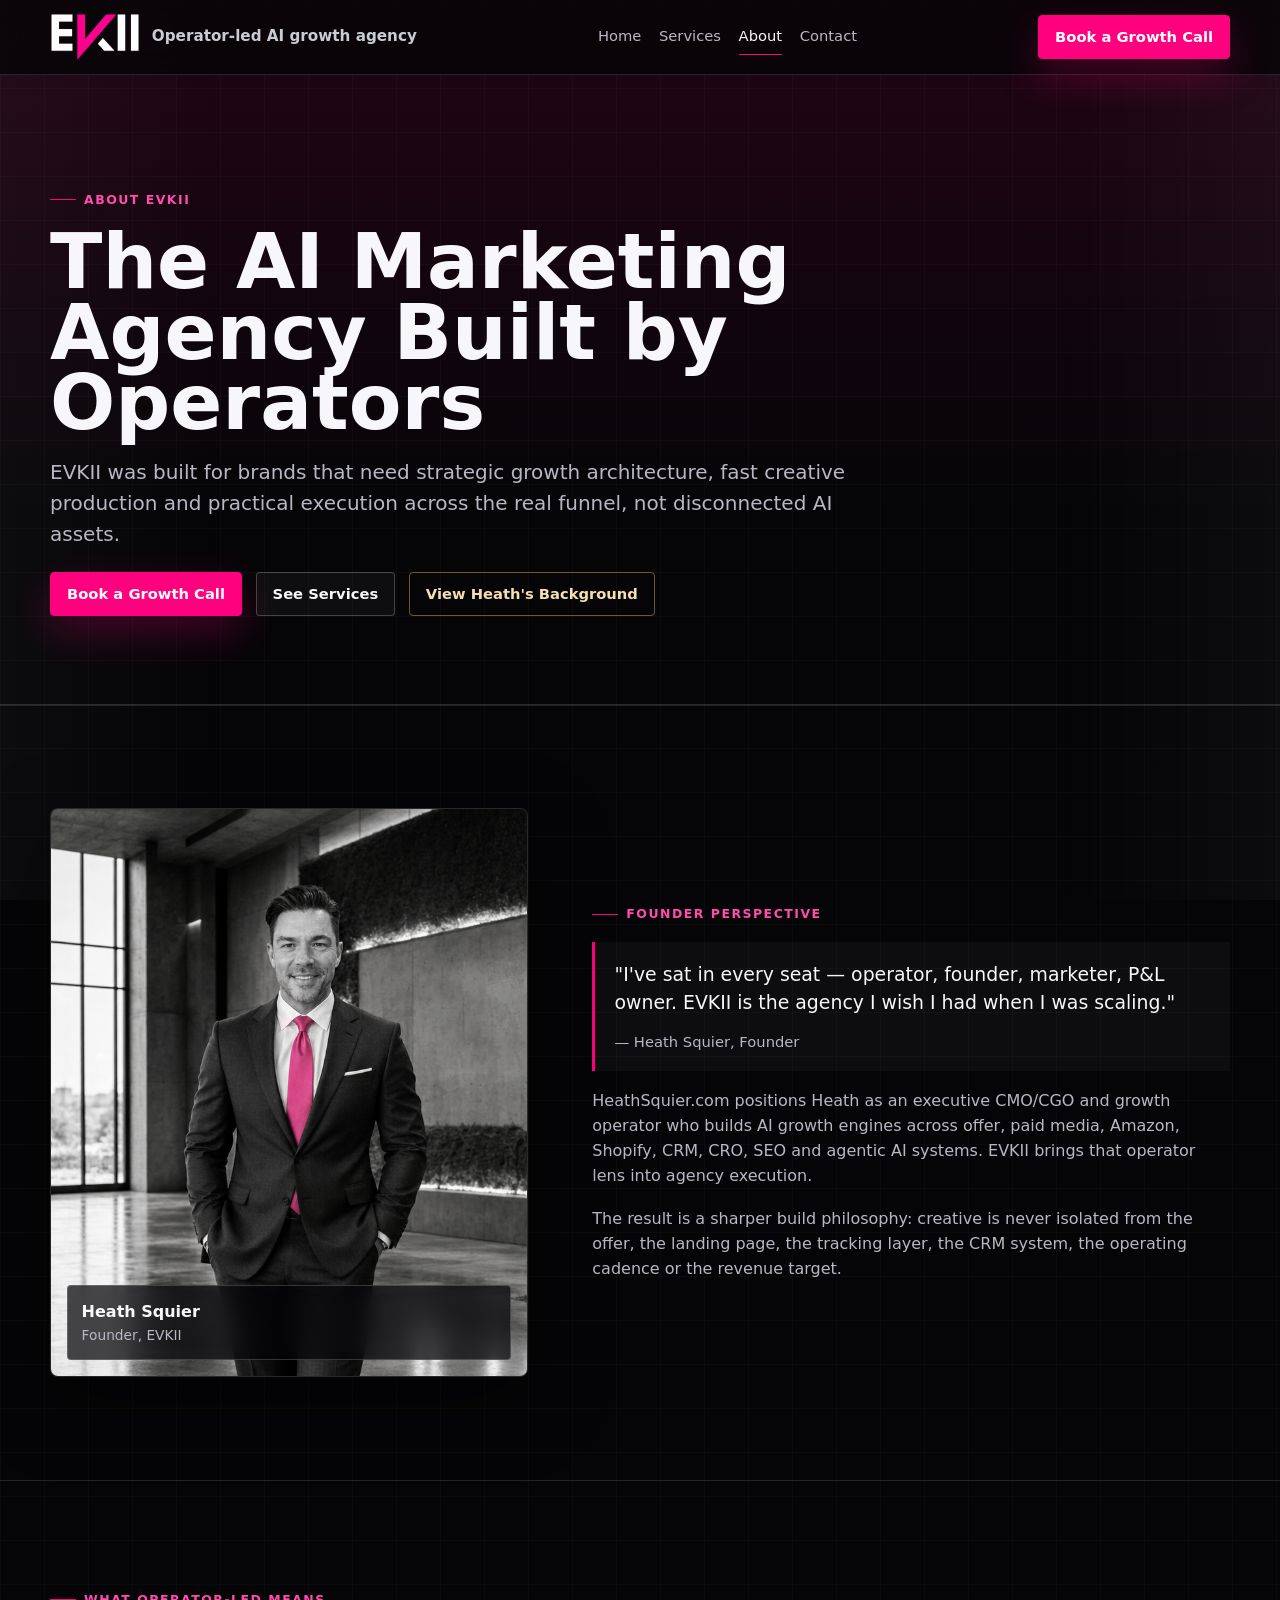
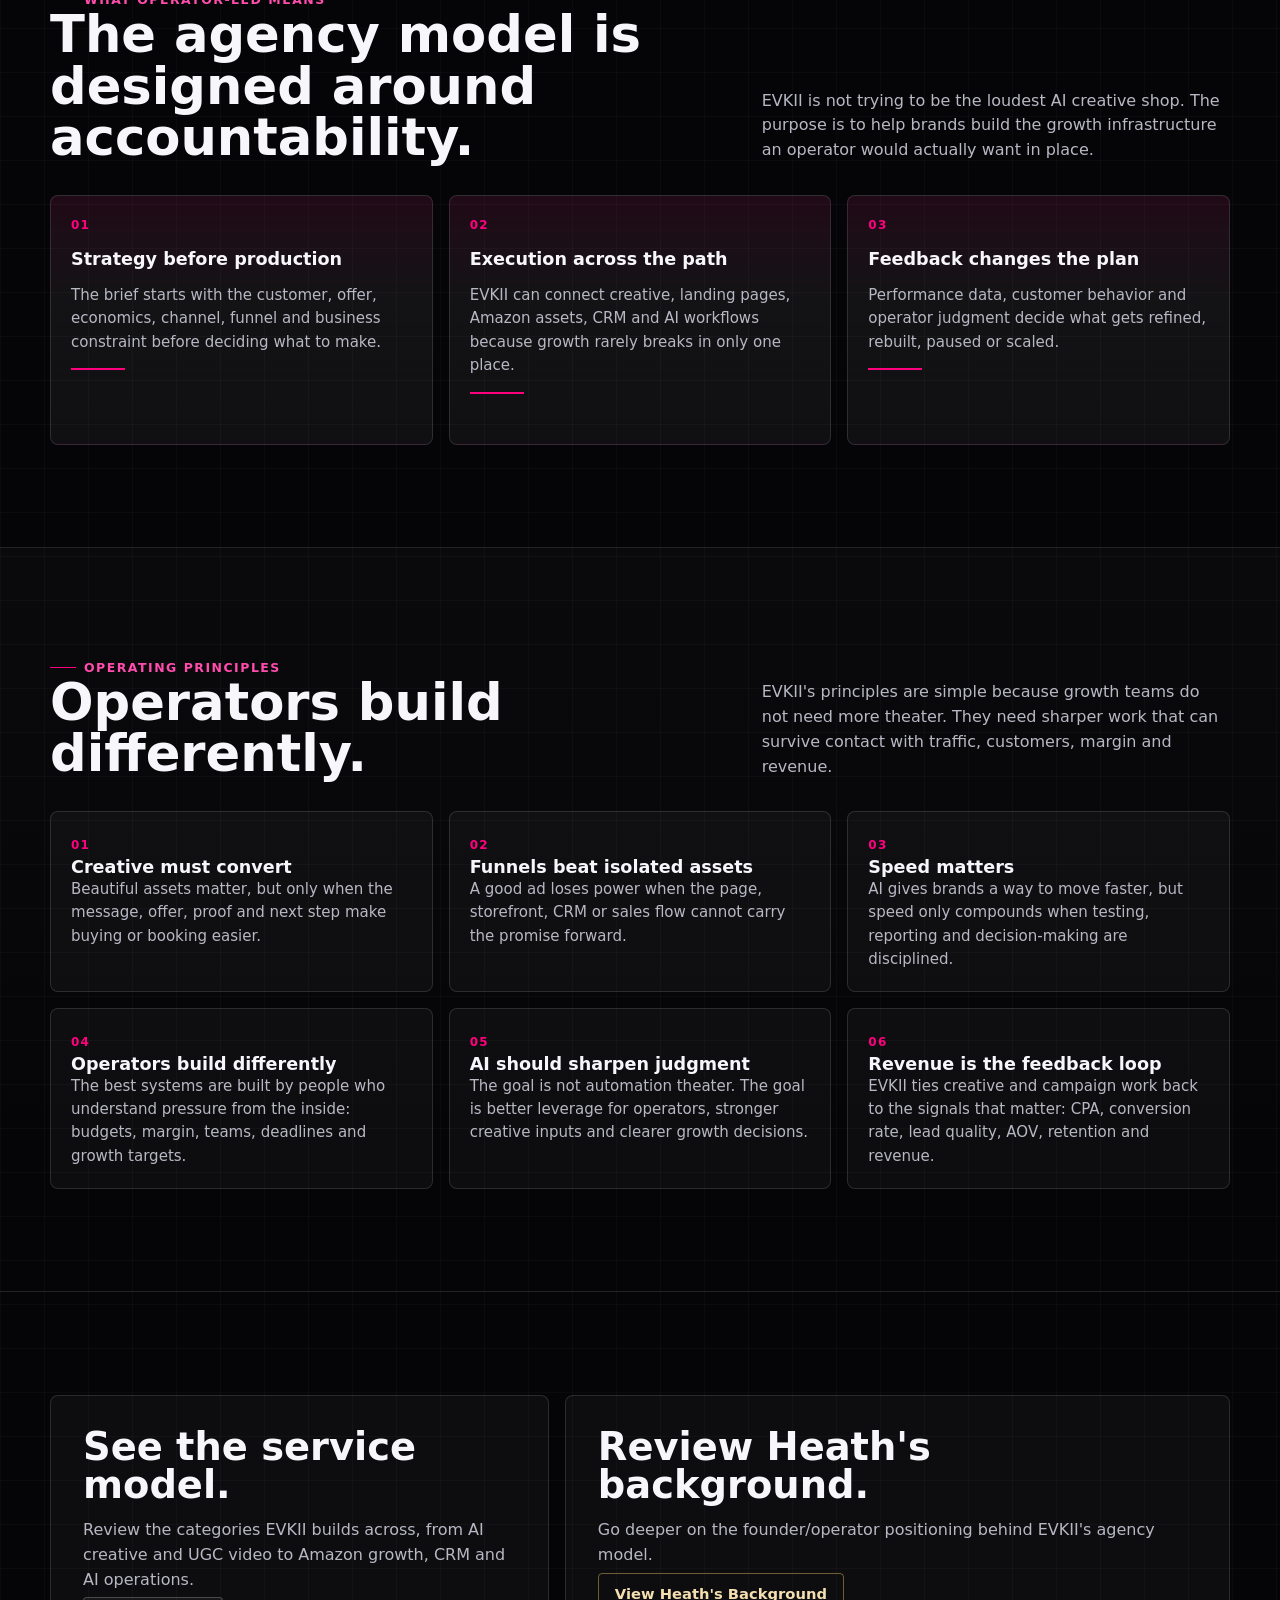
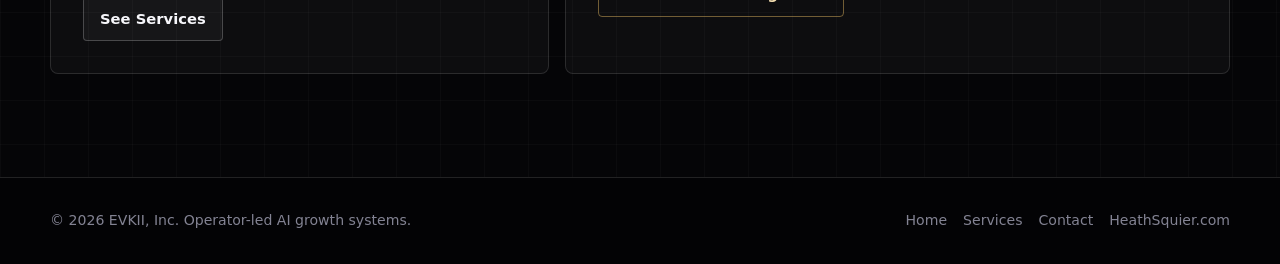
==== commit f4264128: "Refine EVKII growth positioning and site flow" ====
--- a/about/index.html
+++ b/about/index.html
@@ -68,7 +68,7 @@
         <div class="page-hero-inner">
           <span class="eyebrow">About EVKII</span>
           <h1>The AI Marketing Agency Built by Operators</h1>
-          <p class="lead">EVKII was built for brands that need strategic growth architecture, fast creative production and practical execution across the real funnel.</p>
+          <p class="lead">EVKII was built for brands that need strategic growth architecture, fast creative production and practical execution across the real funnel, not disconnected AI assets.</p>
           <div class="cta-row">
             <a class="button primary" href="/contact/">Book a Growth Call</a>
             <a class="button secondary" href="/services/">See Services</a>
@@ -93,7 +93,36 @@
               <cite>&mdash; Heath Squier, Founder</cite>
             </blockquote>
             <p>HeathSquier.com positions Heath as an executive CMO/CGO and growth operator who builds AI growth engines across offer, paid media, Amazon, Shopify, CRM, CRO, SEO and agentic AI systems. EVKII brings that operator lens into agency execution.</p>
-            <p>The result is a sharper build philosophy: creative is never isolated from the offer, the landing page, the tracking layer, the CRM system or the revenue target.</p>
+            <p>The result is a sharper build philosophy: creative is never isolated from the offer, the landing page, the tracking layer, the CRM system, the operating cadence or the revenue target.</p>
+          </div>
+        </div>
+      </section>
+
+      <section class="section">
+        <div class="section-inner">
+          <div class="section-head">
+            <div>
+              <span class="eyebrow">What operator-led means</span>
+              <h2>The agency model is designed around accountability.</h2>
+            </div>
+            <p>EVKII is not trying to be the loudest AI creative shop. The purpose is to help brands build the growth infrastructure an operator would actually want in place.</p>
+          </div>
+          <div class="thesis-grid">
+            <article class="thesis-card">
+              <span class="index">01</span>
+              <h3>Strategy before production</h3>
+              <p>The brief starts with the customer, offer, economics, channel, funnel and business constraint before deciding what to make.</p>
+            </article>
+            <article class="thesis-card">
+              <span class="index">02</span>
+              <h3>Execution across the path</h3>
+              <p>EVKII can connect creative, landing pages, Amazon assets, CRM and AI workflows because growth rarely breaks in only one place.</p>
+            </article>
+            <article class="thesis-card">
+              <span class="index">03</span>
+              <h3>Feedback changes the plan</h3>
+              <p>Performance data, customer behavior and operator judgment decide what gets refined, rebuilt, paused or scaled.</p>
+            </article>
           </div>
         </div>
       </section>
@@ -105,7 +134,7 @@
               <span class="eyebrow">Operating principles</span>
               <h2>Operators build differently.</h2>
             </div>
-            <p>EVKII's principles are simple because growth teams do not need more theater. They need sharper work that can survive contact with traffic, customers and revenue.</p>
+            <p>EVKII's principles are simple because growth teams do not need more theater. They need sharper work that can survive contact with traffic, customers, margin and revenue.</p>
           </div>
           <div class="principles-grid">
             <article class="principle-card">
--- a/assets/site.css
+++ b/assets/site.css
@@ -397,7 +397,8 @@
 
 .service-grid,
 .category-grid,
-.principles-grid {
+.principles-grid,
+.thesis-grid {
   display: grid;
   grid-template-columns: repeat(3, minmax(0, 1fr));
   gap: 1rem;
@@ -406,6 +407,7 @@
 .service-card,
 .category-card,
 .principle-card,
+.thesis-card,
 .metric-card {
   border: 1px solid var(--line);
   border-radius: var(--radius);
@@ -418,6 +420,24 @@
   display: grid;
   grid-template-rows: auto auto 1fr auto;
   gap: 0.75rem;
+}
+
+.thesis-card {
+  min-height: 250px;
+  display: grid;
+  align-content: start;
+  gap: 0.9rem;
+  background:
+    linear-gradient(180deg, rgba(255, 0, 127, 0.09), rgba(255, 255, 255, 0.03) 42%, rgba(255, 255, 255, 0.02)),
+    rgba(255, 255, 255, 0.028);
+}
+
+.thesis-card::after {
+  content: "";
+  align-self: end;
+  width: 54px;
+  height: 2px;
+  background: var(--pink);
 }
 
 .index {
@@ -429,6 +449,7 @@
 }
 
 .service-card h3,
+.thesis-card h3,
 .category-card h2,
 .category-card h3,
 .principle-card h3,
@@ -439,6 +460,7 @@
 }
 
 .service-card p,
+.thesis-card p,
 .category-card p,
 .principle-card p,
 .metric-card p {
@@ -597,10 +619,22 @@
   grid-template-columns: repeat(2, minmax(0, 1fr));
 }
 
+.compact-head {
+  margin-bottom: 1.2rem;
+}
+
+.service-process {
+  margin-bottom: 1rem;
+}
+
 .category-card {
   min-height: 270px;
   display: grid;
   gap: 0.85rem;
+}
+
+.category-card p strong {
+  color: var(--text);
 }
 
 .category-card ul,
@@ -761,6 +795,7 @@
   }
 
   .service-grid,
+  .thesis-grid,
   .principles-grid {
     grid-template-columns: repeat(2, minmax(0, 1fr));
   }
@@ -805,6 +840,7 @@
 
   .signal-row,
   .service-grid,
+  .thesis-grid,
   .category-grid,
   .principles-grid,
   .operator-list,
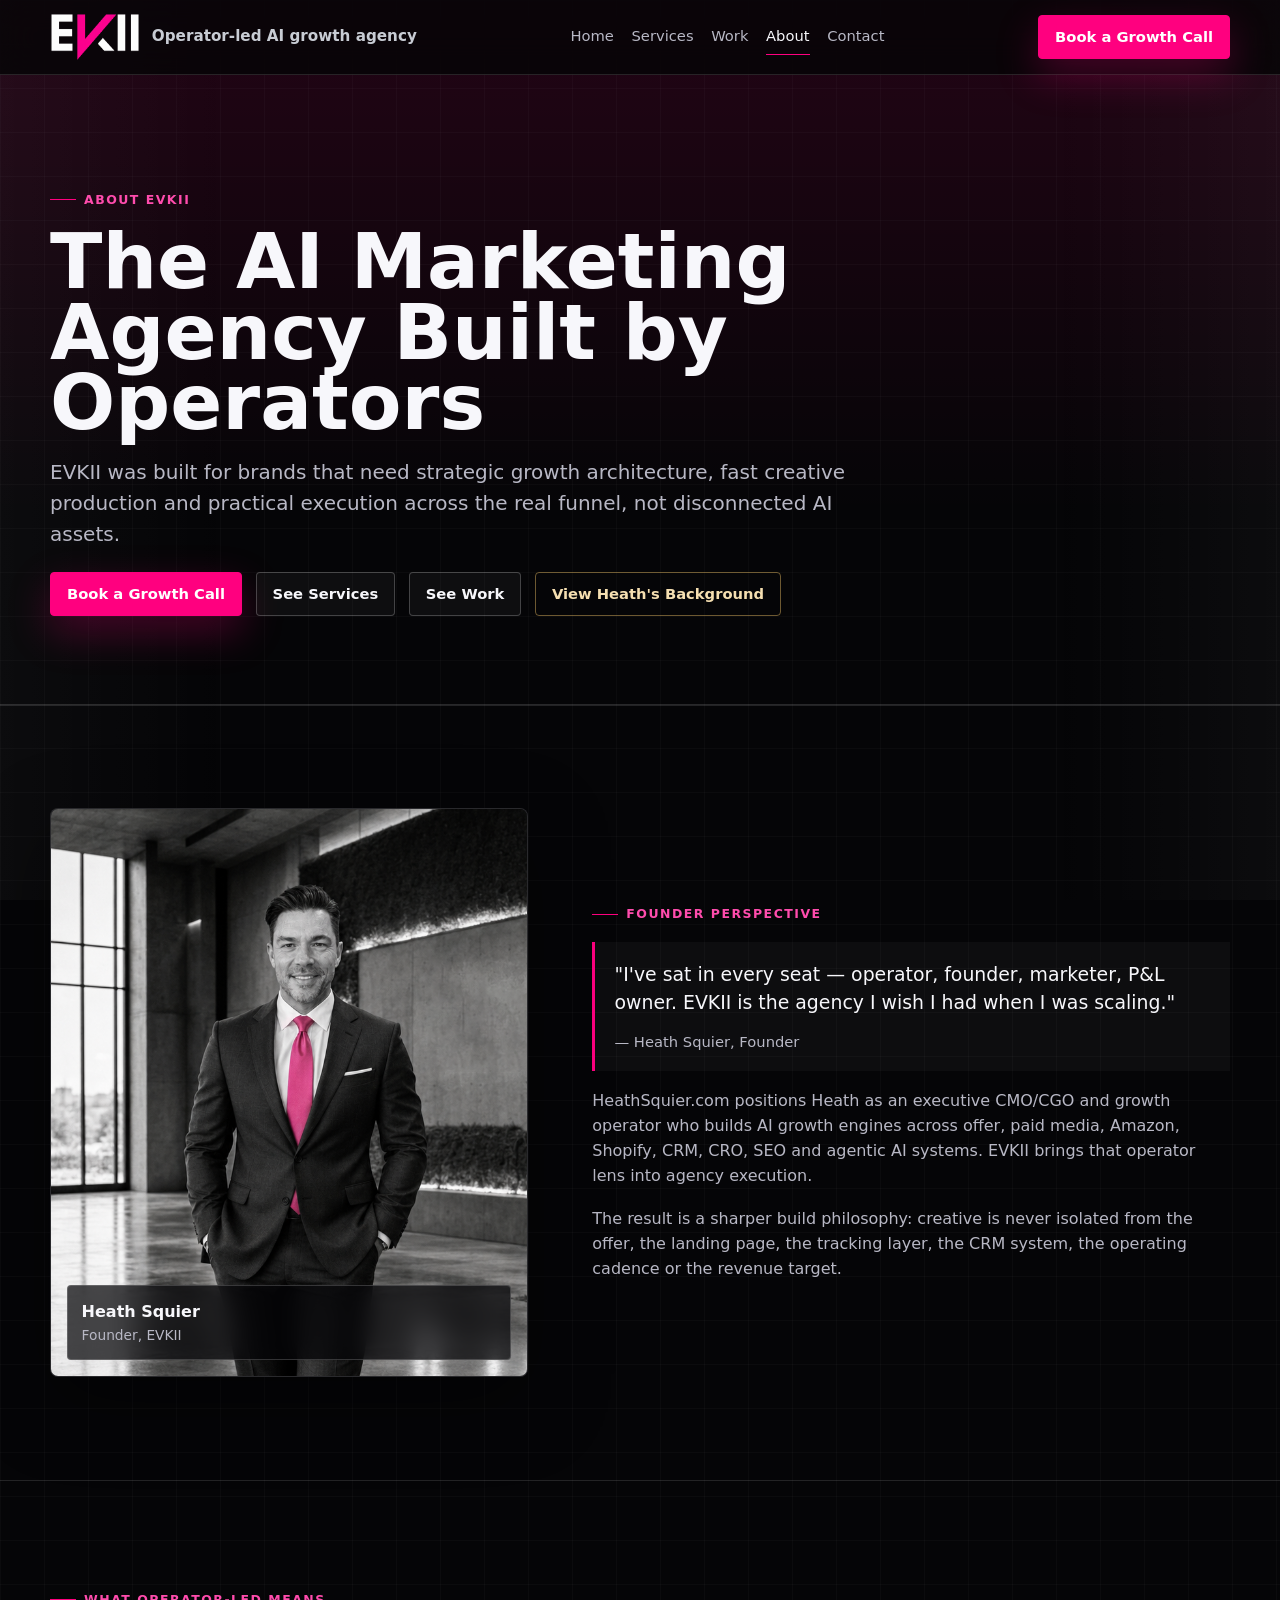
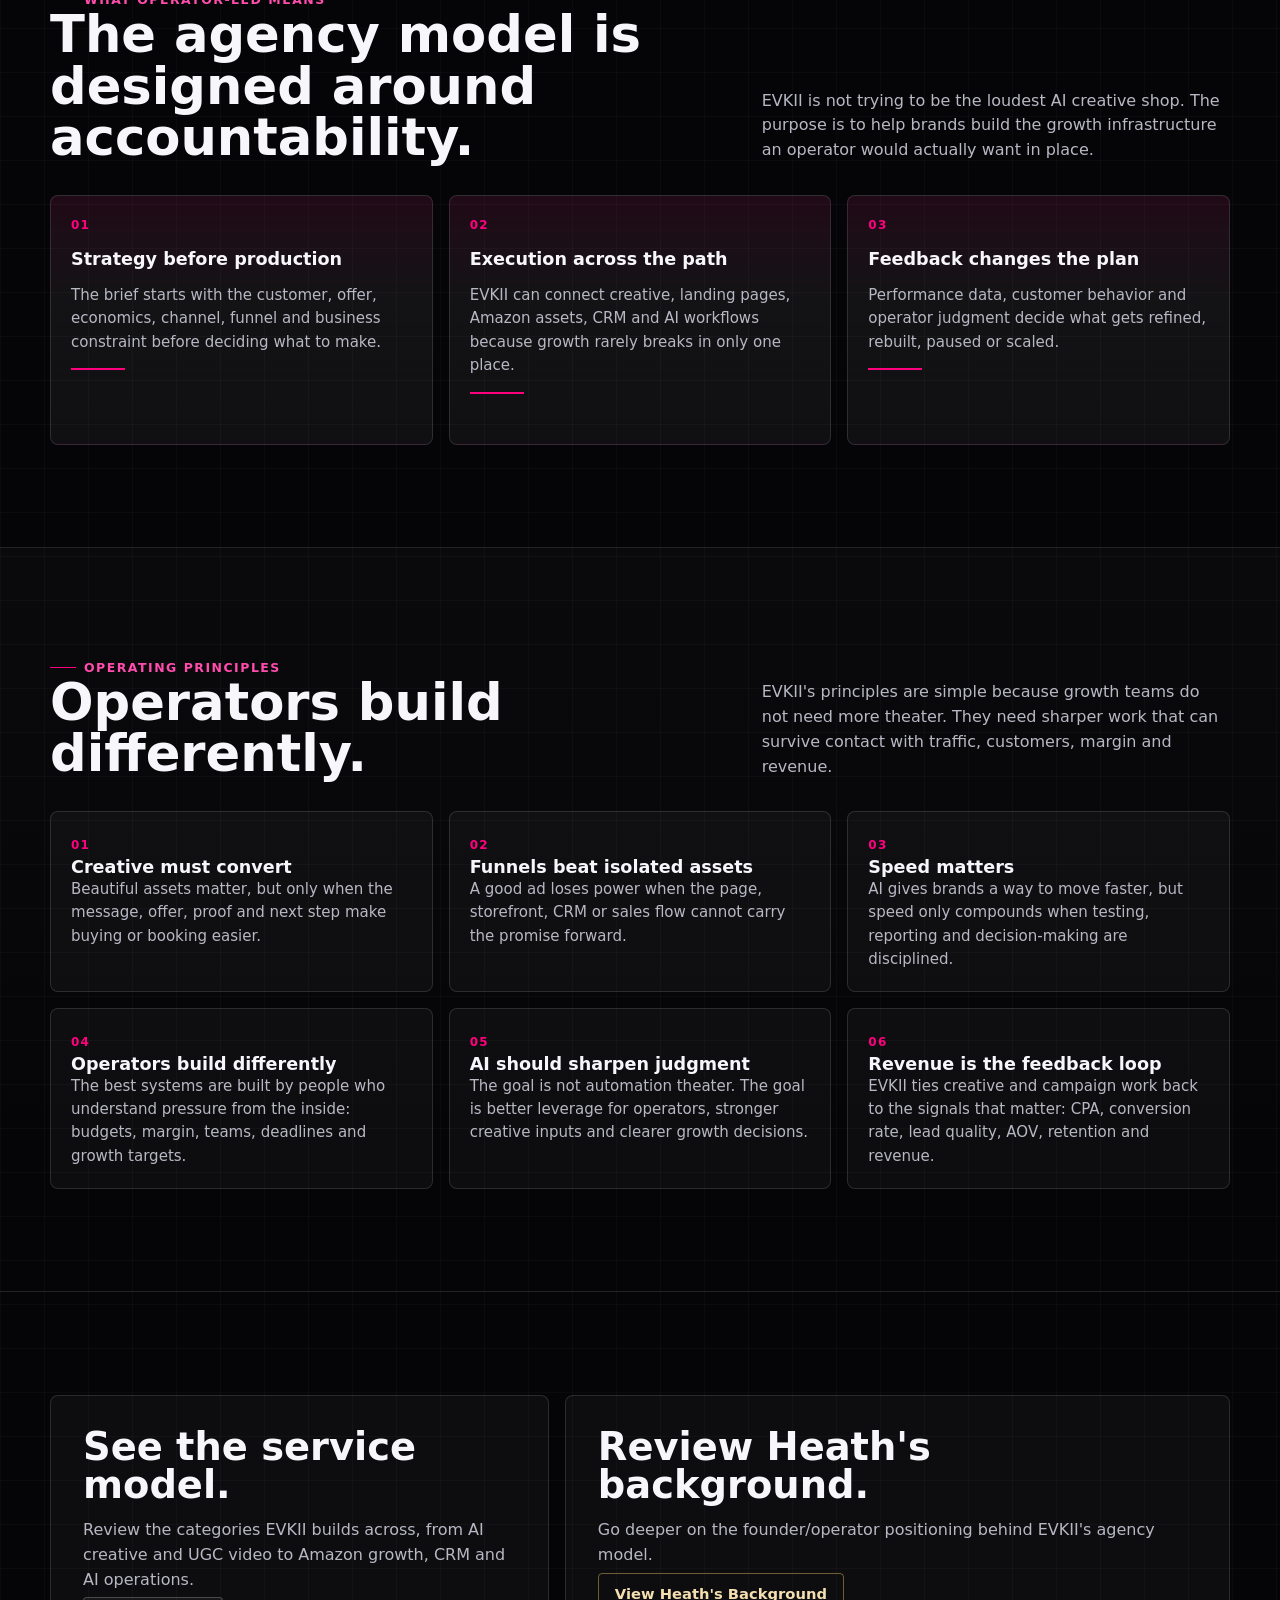
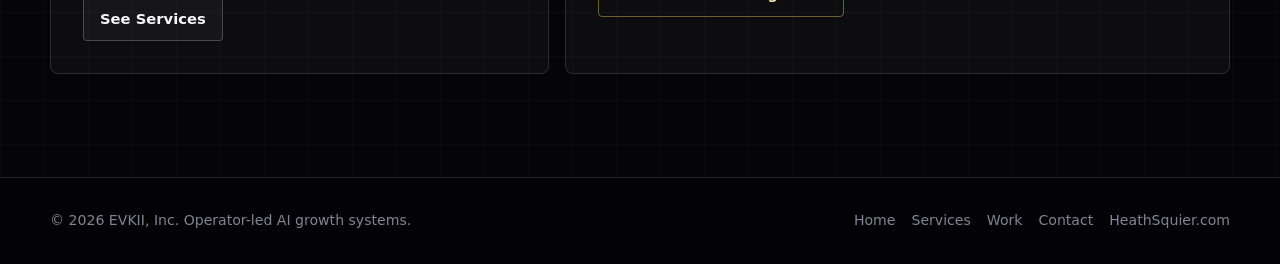
==== commit 7c8366c5: "Add creative work showcase" ====
--- a/about/index.html
+++ b/about/index.html
@@ -54,6 +54,7 @@
         <div class="nav-links" id="nav-links" data-nav-links>
           <a href="/">Home</a>
           <a href="/services/">Services</a>
+          <a href="/work/">Work</a>
           <a href="/about/" aria-current="page">About</a>
           <a href="/contact/">Contact</a>
         </div>
@@ -72,6 +73,7 @@
           <div class="cta-row">
             <a class="button primary" href="/contact/">Book a Growth Call</a>
             <a class="button secondary" href="/services/">See Services</a>
+            <a class="button secondary" href="/work/">See Work</a>
             <a class="button tertiary" href="https://heathsquier.com/">View Heath's Background</a>
           </div>
         </div>
@@ -197,6 +199,7 @@
         <div class="footer-links">
           <a href="/">Home</a>
           <a href="/services/">Services</a>
+          <a href="/work/">Work</a>
           <a href="/contact/">Contact</a>
           <a href="https://heathsquier.com/">HeathSquier.com</a>
         </div>
--- a/assets/site.css
+++ b/assets/site.css
@@ -487,6 +487,336 @@
   font-size: 0.75rem;
 }
 
+.work-grid {
+  display: grid;
+  grid-template-columns: repeat(2, minmax(0, 1fr));
+  gap: 1rem;
+}
+
+.featured-work {
+  grid-template-columns: repeat(3, minmax(0, 1fr));
+}
+
+.work-card {
+  display: grid;
+  gap: 0.9rem;
+  min-height: 100%;
+  border: 1px solid var(--line);
+  border-radius: var(--radius);
+  background: rgba(255, 255, 255, 0.035);
+  padding: 1rem;
+  overflow: hidden;
+  transition: transform 180ms ease, border-color 180ms ease, background 180ms ease;
+}
+
+a.work-card:hover {
+  transform: translateY(-2px);
+  border-color: rgba(255, 0, 127, 0.5);
+  background: rgba(255, 255, 255, 0.052);
+}
+
+.work-card-large {
+  grid-column: span 2;
+}
+
+.work-card h2,
+.work-card h3 {
+  margin: 0;
+  font-size: clamp(1.35rem, 2.3vw, 2.1rem);
+  line-height: 1.05;
+}
+
+.featured-work .work-card h3 {
+  font-size: 1.15rem;
+}
+
+.work-card p {
+  color: var(--muted);
+  font-size: 0.95rem;
+}
+
+.work-visual {
+  position: relative;
+  min-height: 245px;
+  border: 1px solid var(--line);
+  border-radius: 6px;
+  background:
+    linear-gradient(rgba(255, 255, 255, 0.03) 1px, transparent 1px),
+    linear-gradient(90deg, rgba(255, 255, 255, 0.03) 1px, transparent 1px),
+    #07070b;
+  background-size: 24px 24px, 24px 24px, auto;
+  overflow: hidden;
+}
+
+.featured-work .work-visual {
+  min-height: 210px;
+}
+
+.mock-browser {
+  position: absolute;
+  top: 0.75rem;
+  left: 0.75rem;
+  right: 0.75rem;
+  height: 28px;
+  border: 1px solid var(--line);
+  border-radius: 4px;
+  background: rgba(255, 255, 255, 0.06);
+}
+
+.mock-browser span {
+  position: relative;
+  display: inline-block;
+  width: 7px;
+  height: 7px;
+  margin: 10px 0 0 8px;
+  border-radius: 999px;
+  background: var(--pink);
+  opacity: 0.8;
+}
+
+.mock-browser span + span {
+  background: var(--gold);
+}
+
+.mock-browser span + span + span {
+  background: var(--steel);
+}
+
+.mock-hero,
+.mock-grid,
+.mock-dashboard,
+.mock-storefront,
+.mock-ops {
+  position: absolute;
+  left: 1rem;
+  right: 1rem;
+  top: 3.5rem;
+  bottom: 1rem;
+}
+
+.mock-hero {
+  display: grid;
+  grid-template-columns: 1fr 0.72fr;
+  gap: 1rem;
+  align-items: center;
+}
+
+.mock-copy {
+  display: grid;
+  gap: 0.6rem;
+  align-content: center;
+  min-height: 160px;
+  border: 1px solid rgba(255, 255, 255, 0.08);
+  border-radius: 6px;
+  padding: 1rem;
+  background: rgba(5, 5, 7, 0.58);
+}
+
+.mock-copy i,
+.mock-copy b,
+.mock-copy small,
+.mock-dashboard strong,
+.mock-dashboard em,
+.mock-grid i,
+.mock-storefront i,
+.mock-storefront b,
+.mock-ops i,
+.mock-ops strong,
+.mock-stack em {
+  display: block;
+  border-radius: 4px;
+}
+
+.mock-copy i {
+  width: 42%;
+  height: 10px;
+  background: var(--pink);
+}
+
+.mock-copy b {
+  width: 86%;
+  height: 20px;
+  background: #fff;
+  box-shadow: 0 0 24px rgba(255, 255, 255, 0.12);
+}
+
+.mock-copy b + b {
+  width: 64%;
+}
+
+.mock-copy small {
+  width: 48%;
+  height: 34px;
+  background: var(--pink);
+  box-shadow: 0 20px 40px rgba(255, 0, 127, 0.25);
+}
+
+.mock-product {
+  aspect-ratio: 0.74;
+  border-radius: 10px;
+  background:
+    linear-gradient(145deg, rgba(255, 255, 255, 0.96), rgba(200, 204, 212, 0.7)),
+    linear-gradient(180deg, var(--pink), transparent);
+  box-shadow: 0 28px 70px rgba(255, 255, 255, 0.14);
+}
+
+.mock-grid {
+  display: grid;
+  grid-template-columns: repeat(2, minmax(0, 1fr));
+  gap: 0.75rem;
+}
+
+.mock-grid i {
+  background: linear-gradient(145deg, rgba(255, 255, 255, 0.92), rgba(255, 0, 127, 0.24));
+  min-height: 70px;
+}
+
+.mock-dashboard {
+  display: grid;
+  grid-template-columns: repeat(3, minmax(0, 1fr));
+  grid-template-rows: 0.45fr 1fr;
+  gap: 0.75rem;
+}
+
+.mock-dashboard strong {
+  background: rgba(255, 255, 255, 0.88);
+}
+
+.mock-dashboard em {
+  grid-column: 1 / -1;
+  background: linear-gradient(90deg, var(--pink), rgba(255, 255, 255, 0.78));
+}
+
+.mock-storefront {
+  display: grid;
+  grid-template-columns: 1.35fr repeat(3, 0.72fr);
+  gap: 0.75rem;
+  align-items: stretch;
+}
+
+.mock-storefront i {
+  background: linear-gradient(145deg, var(--pink), #fff 88%);
+}
+
+.mock-storefront b {
+  background: rgba(255, 255, 255, 0.86);
+}
+
+.mock-phone {
+  position: absolute;
+  left: 1.15rem;
+  top: 2rem;
+  bottom: 1.15rem;
+  width: 34%;
+  border: 1px solid var(--line-strong);
+  border-radius: 16px;
+  background: #09090d;
+  padding: 0.85rem;
+}
+
+.mock-phone i {
+  display: block;
+  width: 54%;
+  height: 8px;
+  margin: 0 auto 1rem;
+  border-radius: 999px;
+  background: rgba(255, 255, 255, 0.34);
+}
+
+.mock-phone b {
+  display: block;
+  height: 64%;
+  border-radius: 10px;
+  background: linear-gradient(160deg, #fff, var(--pink));
+}
+
+.mock-phone span {
+  display: block;
+  width: 74%;
+  height: 9px;
+  margin: 1rem auto 0;
+  border-radius: 999px;
+  background: var(--pink);
+}
+
+.mock-stack {
+  position: absolute;
+  right: 1.15rem;
+  top: 3rem;
+  bottom: 2rem;
+  width: 48%;
+  display: grid;
+  gap: 0.75rem;
+}
+
+.mock-stack em {
+  background: rgba(255, 255, 255, 0.83);
+}
+
+.mock-ops {
+  display: grid;
+  grid-template-columns: 0.72fr 1fr;
+  gap: 0.75rem;
+}
+
+.mock-ops i {
+  background: rgba(255, 255, 255, 0.86);
+}
+
+.mock-ops strong {
+  grid-row: span 3;
+  background: linear-gradient(160deg, rgba(255, 0, 127, 0.92), rgba(255, 255, 255, 0.82));
+}
+
+.visual-supplement,
+.visual-ugc {
+  background-color: #08070a;
+}
+
+.visual-wellness {
+  background-color: #080b0a;
+}
+
+.visual-fintech,
+.visual-ops {
+  background-color: #070a10;
+}
+
+.visual-amazon {
+  background-color: #0b0906;
+}
+
+.work-details {
+  display: grid;
+  gap: 0.75rem;
+  margin: 0;
+}
+
+.work-details div {
+  border-left: 2px solid var(--pink);
+  padding-left: 0.75rem;
+}
+
+.work-details dt {
+  color: var(--text);
+  font-size: 0.78rem;
+  font-weight: 900;
+  letter-spacing: 0.1em;
+  text-transform: uppercase;
+}
+
+.work-details dd {
+  margin: 0.2rem 0 0;
+  color: var(--muted);
+  font-size: 0.9rem;
+}
+
+.section-action {
+  display: flex;
+  justify-content: center;
+  margin-top: 1.4rem;
+}
+
 .split {
   display: grid;
   grid-template-columns: minmax(0, 0.75fr) minmax(0, 1fr);
@@ -796,8 +1126,17 @@
 
   .service-grid,
   .thesis-grid,
-  .principles-grid {
+  .principles-grid,
+  .featured-work {
     grid-template-columns: repeat(2, minmax(0, 1fr));
+  }
+
+  .work-grid {
+    grid-template-columns: 1fr;
+  }
+
+  .work-card-large {
+    grid-column: auto;
   }
 
   .process {
@@ -841,6 +1180,8 @@
   .signal-row,
   .service-grid,
   .thesis-grid,
+  .featured-work,
+  .work-grid,
   .category-grid,
   .principles-grid,
   .operator-list,
